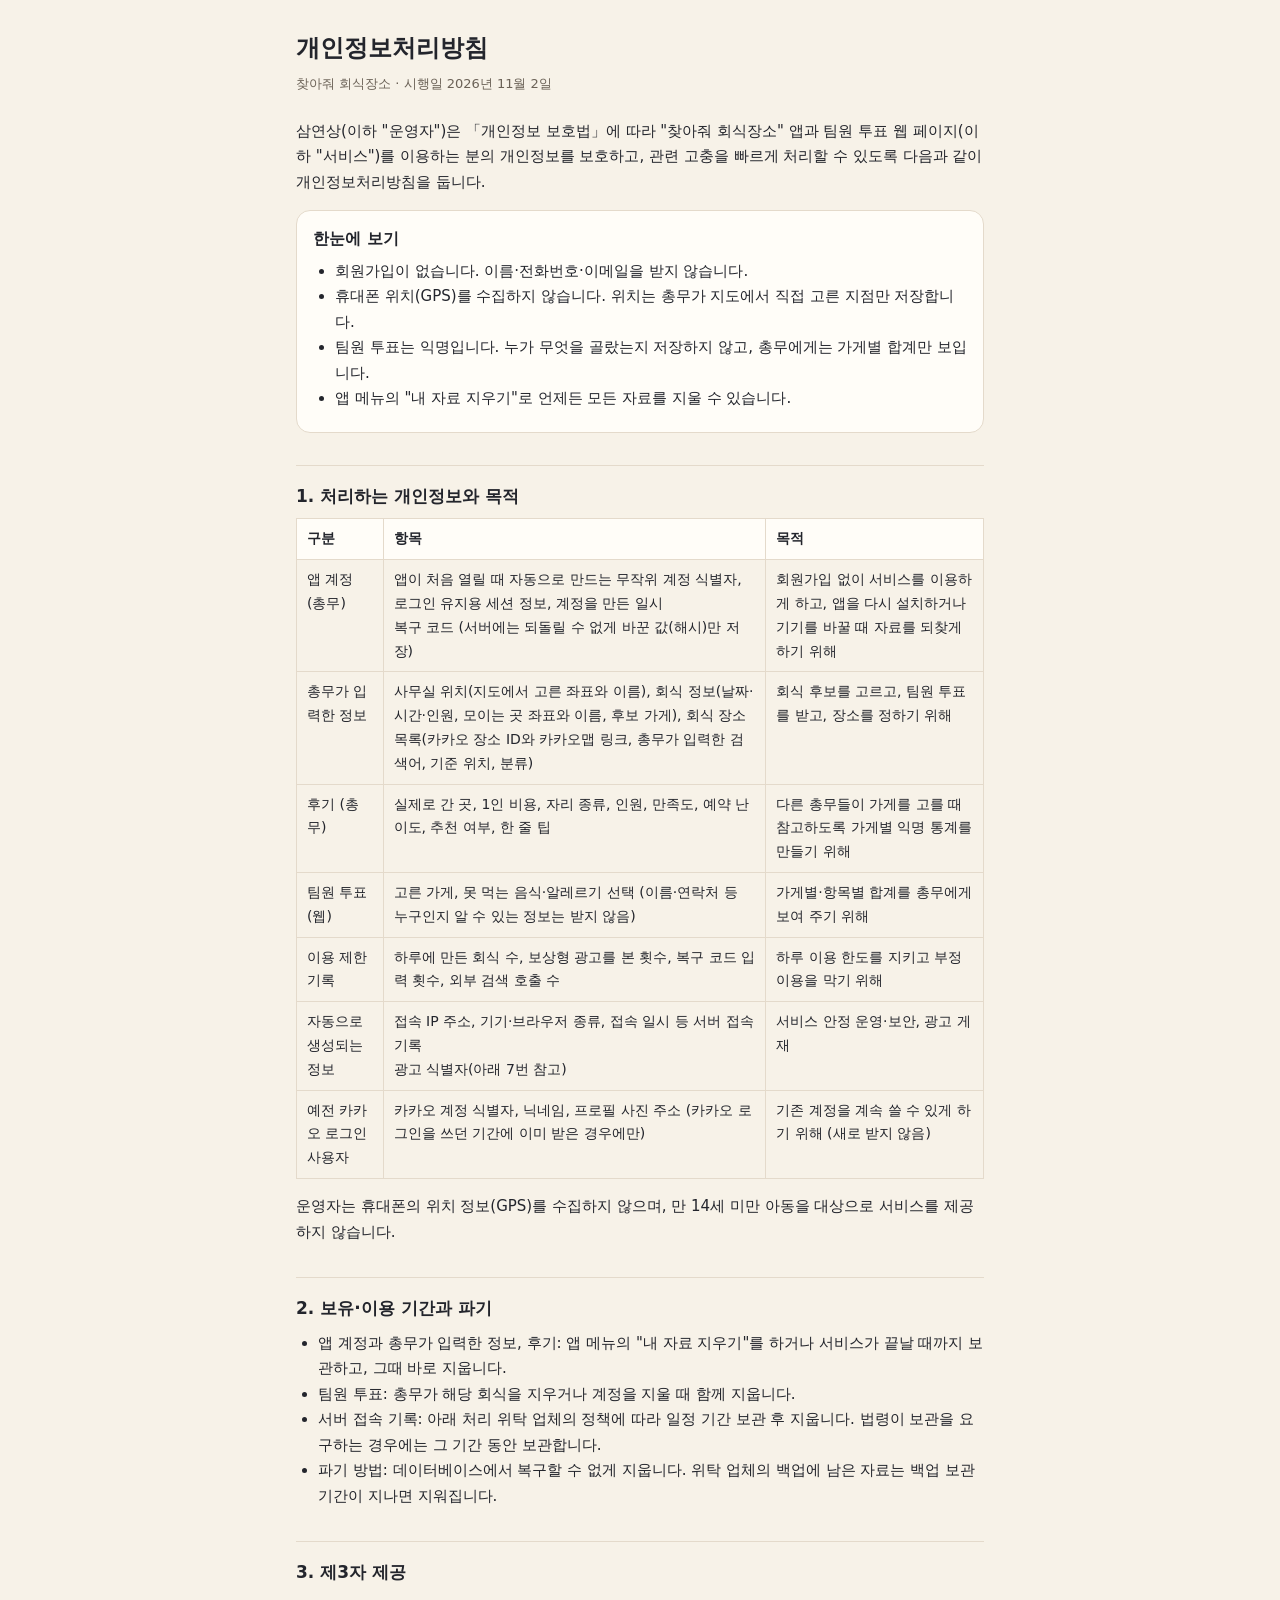
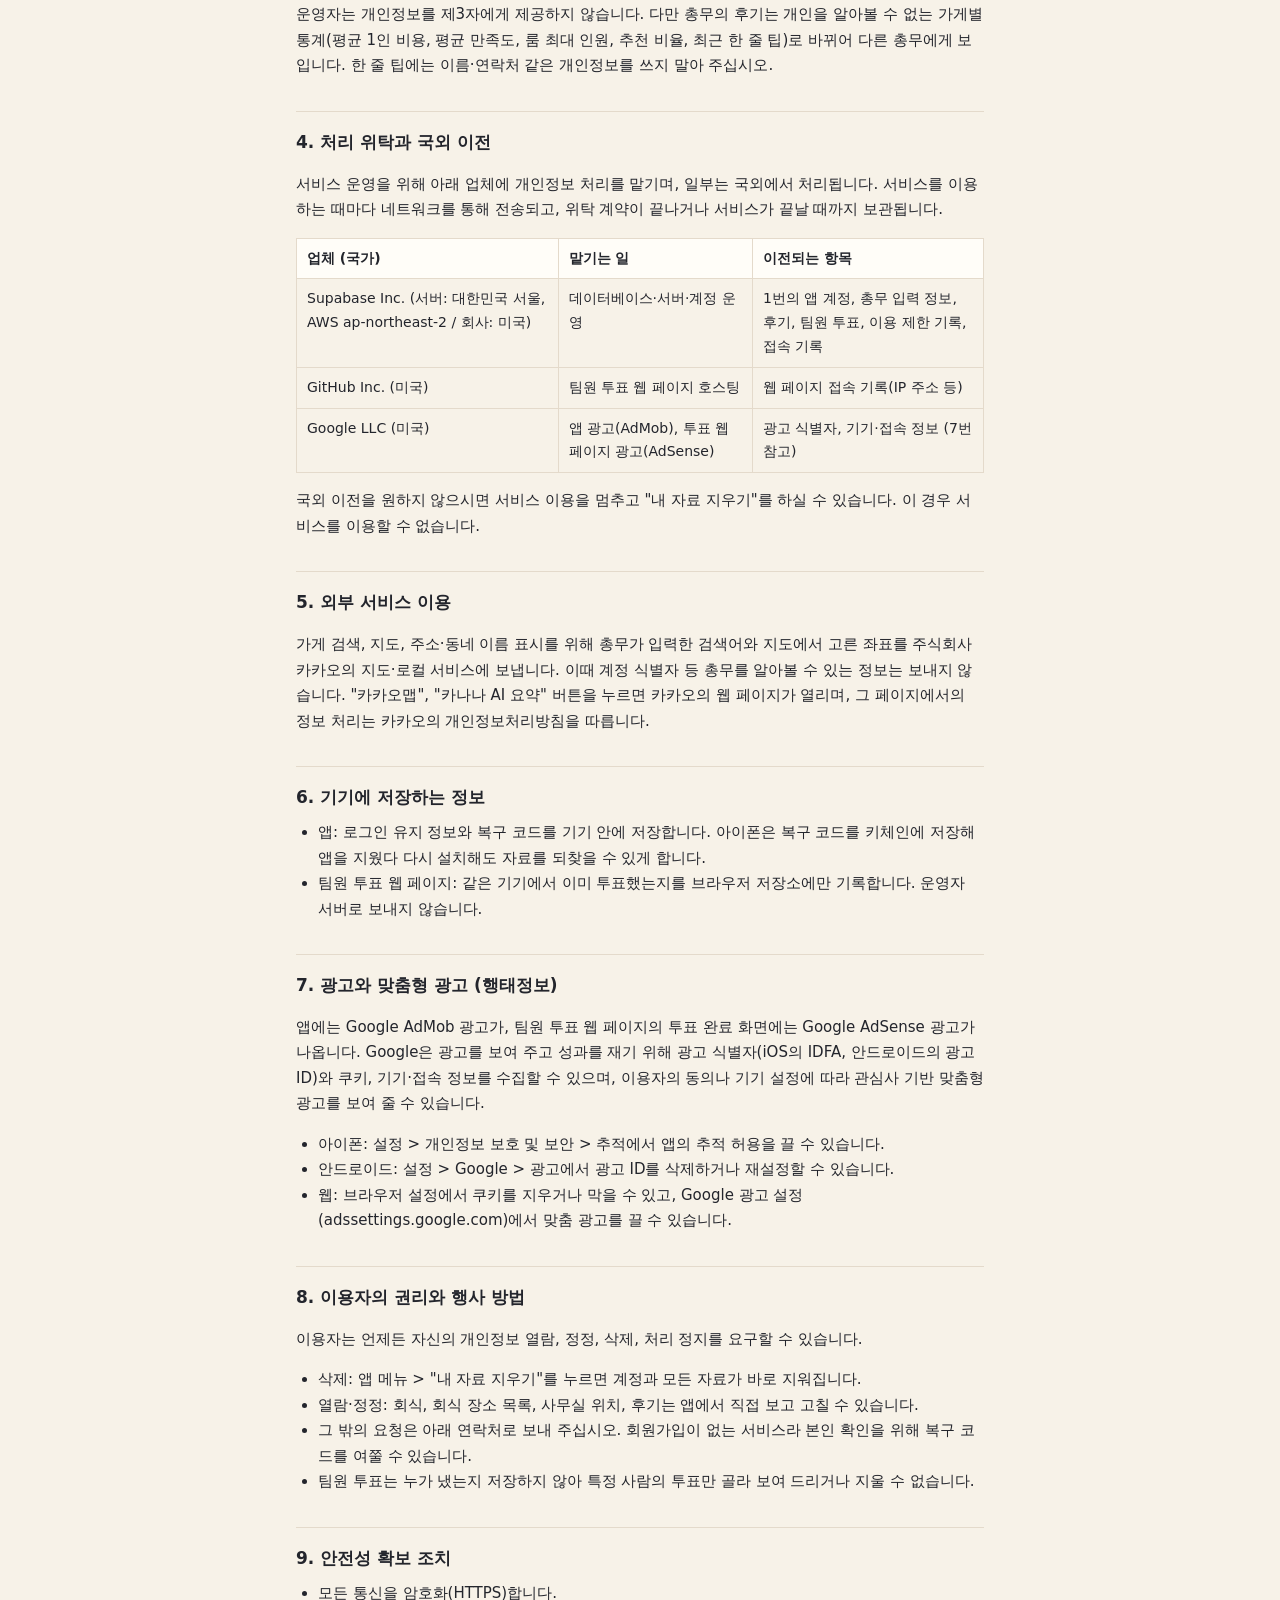
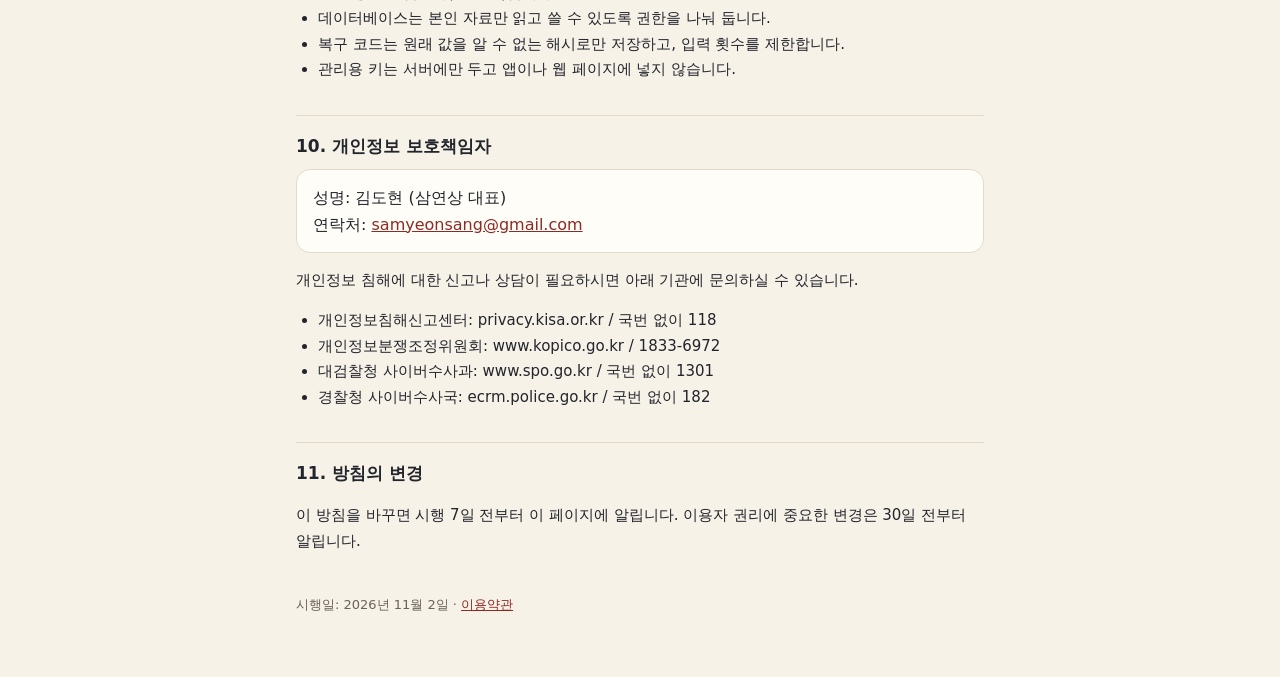
==== privacy.html @ 3c0dd36e "투표 페이지 올리기 (698a959)" ====
<!doctype html>
<html lang="ko">
<head>
  <meta charset="utf-8">
  <meta name="viewport" content="width=device-width, initial-scale=1, viewport-fit=cover">
  <meta name="theme-color" content="#23252C">
  <title>개인정보처리방침 · 찾아줘 회식장소</title>
  <link rel="stylesheet" href="legal.css">
</head>
<body>
<main class="doc">
  <h1>개인정보처리방침</h1>
  <p class="meta">찾아줘 회식장소 · 시행일 2026년 11월 2일</p>

  <p>삼연상(이하 "운영자")은 「개인정보 보호법」에 따라 "찾아줘 회식장소" 앱과 팀원 투표 웹 페이지(이하 "서비스")를 이용하는 분의 개인정보를 보호하고, 관련 고충을 빠르게 처리할 수 있도록 다음과 같이 개인정보처리방침을 둡니다.</p>

  <div class="box">
    <strong>한눈에 보기</strong>
    <ul>
      <li>회원가입이 없습니다. 이름·전화번호·이메일을 받지 않습니다.</li>
      <li>휴대폰 위치(GPS)를 수집하지 않습니다. 위치는 총무가 지도에서 직접 고른 지점만 저장합니다.</li>
      <li>팀원 투표는 익명입니다. 누가 무엇을 골랐는지 저장하지 않고, 총무에게는 가게별 합계만 보입니다.</li>
      <li>앱 메뉴의 "내 자료 지우기"로 언제든 모든 자료를 지울 수 있습니다.</li>
    </ul>
  </div>

  <h2>1. 처리하는 개인정보와 목적</h2>
  <div class="table-wrap">
  <table>
    <tr><th>구분</th><th>항목</th><th>목적</th></tr>
    <tr>
      <td>앱 계정 (총무)</td>
      <td>앱이 처음 열릴 때 자동으로 만드는 무작위 계정 식별자, 로그인 유지용 세션 정보, 계정을 만든 일시<br>
        복구 코드 (서버에는 되돌릴 수 없게 바꾼 값(해시)만 저장)</td>
      <td>회원가입 없이 서비스를 이용하게 하고, 앱을 다시 설치하거나 기기를 바꿀 때 자료를 되찾게 하기 위해</td>
    </tr>
    <tr>
      <td>총무가 입력한 정보</td>
      <td>사무실 위치(지도에서 고른 좌표와 이름), 회식 정보(날짜·시간·인원, 모이는 곳 좌표와 이름, 후보 가게), 회식 장소 목록(카카오 장소 ID와 카카오맵 링크, 총무가 입력한 검색어, 기준 위치, 분류)</td>
      <td>회식 후보를 고르고, 팀원 투표를 받고, 장소를 정하기 위해</td>
    </tr>
    <tr>
      <td>후기 (총무)</td>
      <td>실제로 간 곳, 1인 비용, 자리 종류, 인원, 만족도, 예약 난이도, 추천 여부, 한 줄 팁</td>
      <td>다른 총무들이 가게를 고를 때 참고하도록 가게별 익명 통계를 만들기 위해</td>
    </tr>
    <tr>
      <td>팀원 투표 (웹)</td>
      <td>고른 가게, 못 먹는 음식·알레르기 선택 (이름·연락처 등 누구인지 알 수 있는 정보는 받지 않음)</td>
      <td>가게별·항목별 합계를 총무에게 보여 주기 위해</td>
    </tr>
    <tr>
      <td>이용 제한 기록</td>
      <td>하루에 만든 회식 수, 보상형 광고를 본 횟수, 복구 코드 입력 횟수, 외부 검색 호출 수</td>
      <td>하루 이용 한도를 지키고 부정 이용을 막기 위해</td>
    </tr>
    <tr>
      <td>자동으로 생성되는 정보</td>
      <td>접속 IP 주소, 기기·브라우저 종류, 접속 일시 등 서버 접속 기록<br>광고 식별자(아래 7번 참고)</td>
      <td>서비스 안정 운영·보안, 광고 게재</td>
    </tr>
    <tr>
      <td>예전 카카오 로그인 사용자</td>
      <td>카카오 계정 식별자, 닉네임, 프로필 사진 주소 (카카오 로그인을 쓰던 기간에 이미 받은 경우에만)</td>
      <td>기존 계정을 계속 쓸 수 있게 하기 위해 (새로 받지 않음)</td>
    </tr>
  </table>
  </div>
  <p>운영자는 휴대폰의 위치 정보(GPS)를 수집하지 않으며, 만 14세 미만 아동을 대상으로 서비스를 제공하지 않습니다.</p>

  <h2>2. 보유·이용 기간과 파기</h2>
  <ul>
    <li>앱 계정과 총무가 입력한 정보, 후기: 앱 메뉴의 "내 자료 지우기"를 하거나 서비스가 끝날 때까지 보관하고, 그때 바로 지웁니다.</li>
    <li>팀원 투표: 총무가 해당 회식을 지우거나 계정을 지울 때 함께 지웁니다.</li>
    <li>서버 접속 기록: 아래 처리 위탁 업체의 정책에 따라 일정 기간 보관 후 지웁니다. 법령이 보관을 요구하는 경우에는 그 기간 동안 보관합니다.</li>
    <li>파기 방법: 데이터베이스에서 복구할 수 없게 지웁니다. 위탁 업체의 백업에 남은 자료는 백업 보관 기간이 지나면 지워집니다.</li>
  </ul>

  <h2>3. 제3자 제공</h2>
  <p>운영자는 개인정보를 제3자에게 제공하지 않습니다. 다만 총무의 후기는 개인을 알아볼 수 없는 가게별 통계(평균 1인 비용, 평균 만족도, 룸 최대 인원, 추천 비율, 최근 한 줄 팁)로 바뀌어 다른 총무에게 보입니다. 한 줄 팁에는 이름·연락처 같은 개인정보를 쓰지 말아 주십시오.</p>

  <h2>4. 처리 위탁과 국외 이전</h2>
  <p>서비스 운영을 위해 아래 업체에 개인정보 처리를 맡기며, 일부는 국외에서 처리됩니다. 서비스를 이용하는 때마다 네트워크를 통해 전송되고, 위탁 계약이 끝나거나 서비스가 끝날 때까지 보관됩니다.</p>
  <div class="table-wrap">
  <table>
    <tr><th>업체 (국가)</th><th>맡기는 일</th><th>이전되는 항목</th></tr>
    <tr><td>Supabase Inc. (서버: 대한민국 서울, AWS ap-northeast-2 / 회사: 미국)</td><td>데이터베이스·서버·계정 운영</td><td>1번의 앱 계정, 총무 입력 정보, 후기, 팀원 투표, 이용 제한 기록, 접속 기록</td></tr>
    <tr><td>GitHub Inc. (미국)</td><td>팀원 투표 웹 페이지 호스팅</td><td>웹 페이지 접속 기록(IP 주소 등)</td></tr>
    <tr><td>Google LLC (미국)</td><td>앱 광고(AdMob), 투표 웹 페이지 광고(AdSense)</td><td>광고 식별자, 기기·접속 정보 (7번 참고)</td></tr>
  </table>
  </div>
  <p>국외 이전을 원하지 않으시면 서비스 이용을 멈추고 "내 자료 지우기"를 하실 수 있습니다. 이 경우 서비스를 이용할 수 없습니다.</p>

  <h2>5. 외부 서비스 이용</h2>
  <p>가게 검색, 지도, 주소·동네 이름 표시를 위해 총무가 입력한 검색어와 지도에서 고른 좌표를 주식회사 카카오의 지도·로컬 서비스에 보냅니다. 이때 계정 식별자 등 총무를 알아볼 수 있는 정보는 보내지 않습니다. "카카오맵", "카나나 AI 요약" 버튼을 누르면 카카오의 웹 페이지가 열리며, 그 페이지에서의 정보 처리는 카카오의 개인정보처리방침을 따릅니다.</p>

  <h2>6. 기기에 저장하는 정보</h2>
  <ul>
    <li>앱: 로그인 유지 정보와 복구 코드를 기기 안에 저장합니다. 아이폰은 복구 코드를 키체인에 저장해 앱을 지웠다 다시 설치해도 자료를 되찾을 수 있게 합니다.</li>
    <li>팀원 투표 웹 페이지: 같은 기기에서 이미 투표했는지를 브라우저 저장소에만 기록합니다. 운영자 서버로 보내지 않습니다.</li>
  </ul>

  <h2>7. 광고와 맞춤형 광고 (행태정보)</h2>
  <p>앱에는 Google AdMob 광고가, 팀원 투표 웹 페이지의 투표 완료 화면에는 Google AdSense 광고가 나옵니다. Google은 광고를 보여 주고 성과를 재기 위해 광고 식별자(iOS의 IDFA, 안드로이드의 광고 ID)와 쿠키, 기기·접속 정보를 수집할 수 있으며, 이용자의 동의나 기기 설정에 따라 관심사 기반 맞춤형 광고를 보여 줄 수 있습니다.</p>
  <ul>
    <li>아이폰: 설정 &gt; 개인정보 보호 및 보안 &gt; 추적에서 앱의 추적 허용을 끌 수 있습니다.</li>
    <li>안드로이드: 설정 &gt; Google &gt; 광고에서 광고 ID를 삭제하거나 재설정할 수 있습니다.</li>
    <li>웹: 브라우저 설정에서 쿠키를 지우거나 막을 수 있고, Google 광고 설정(adssettings.google.com)에서 맞춤 광고를 끌 수 있습니다.</li>
  </ul>

  <h2>8. 이용자의 권리와 행사 방법</h2>
  <p>이용자는 언제든 자신의 개인정보 열람, 정정, 삭제, 처리 정지를 요구할 수 있습니다.</p>
  <ul>
    <li>삭제: 앱 메뉴 &gt; "내 자료 지우기"를 누르면 계정과 모든 자료가 바로 지워집니다.</li>
    <li>열람·정정: 회식, 회식 장소 목록, 사무실 위치, 후기는 앱에서 직접 보고 고칠 수 있습니다.</li>
    <li>그 밖의 요청은 아래 연락처로 보내 주십시오. 회원가입이 없는 서비스라 본인 확인을 위해 복구 코드를 여쭐 수 있습니다.</li>
    <li>팀원 투표는 누가 냈는지 저장하지 않아 특정 사람의 투표만 골라 보여 드리거나 지울 수 없습니다.</li>
  </ul>

  <h2>9. 안전성 확보 조치</h2>
  <ul>
    <li>모든 통신을 암호화(HTTPS)합니다.</li>
    <li>데이터베이스는 본인 자료만 읽고 쓸 수 있도록 권한을 나눠 둡니다.</li>
    <li>복구 코드는 원래 값을 알 수 없는 해시로만 저장하고, 입력 횟수를 제한합니다.</li>
    <li>관리용 키는 서버에만 두고 앱이나 웹 페이지에 넣지 않습니다.</li>
  </ul>

  <h2>10. 개인정보 보호책임자</h2>
  <div class="box">
    성명: 김도현 (삼연상 대표)<br>
    연락처: <a href="mailto:samyeonsang@gmail.com">samyeonsang@gmail.com</a>
  </div>
  <p>개인정보 침해에 대한 신고나 상담이 필요하시면 아래 기관에 문의하실 수 있습니다.</p>
  <ul>
    <li>개인정보침해신고센터: privacy.kisa.or.kr / 국번 없이 118</li>
    <li>개인정보분쟁조정위원회: www.kopico.go.kr / 1833-6972</li>
    <li>대검찰청 사이버수사과: www.spo.go.kr / 국번 없이 1301</li>
    <li>경찰청 사이버수사국: ecrm.police.go.kr / 국번 없이 182</li>
  </ul>

  <h2>11. 방침의 변경</h2>
  <p>이 방침을 바꾸면 시행 7일 전부터 이 페이지에 알립니다. 이용자 권리에 중요한 변경은 30일 전부터 알립니다.</p>

  <p class="foot">시행일: 2026년 11월 2일 · <a href="terms.html">이용약관</a></p>
</main>
</body>
</html>
---- legal.css ----
/* 개인정보처리방침·이용약관 (privacy.html, terms.html). 색은 style.css 와 같아요. */
:root {
  --ivory: #F7F2E8;
  --card: #FFFDF8;
  --border: #E4DACB;
  --navy: #23252C;
  --burgundy: #8E2A23;
  --sub: #6B6257;
}
* { box-sizing: border-box; }
html, body {
  margin: 0;
  background: var(--ivory);
  color: var(--navy);
  font-family: "Noto Sans KR", system-ui, -apple-system, "Apple SD Gothic Neo", sans-serif;
  -webkit-text-size-adjust: 100%;
  line-height: 1.7;
}
.doc {
  max-width: 720px;
  margin: 0 auto;
  padding: calc(env(safe-area-inset-top) + 28px) 16px 48px;
}
h1 { font-size: 24px; margin: 0 0 4px; }
.meta { color: var(--sub); font-size: 13px; margin: 0 0 24px; }
h2 { font-size: 17px; margin: 32px 0 8px; padding-top: 16px; border-top: 1px solid var(--border); }
h3 { font-size: 15px; margin: 18px 0 6px; }
p, li { font-size: 15px; }
ul, ol { padding-left: 22px; margin: 6px 0; }
.box {
  background: var(--card);
  border: 1px solid var(--border);
  border-radius: 14px;
  padding: 14px 16px;
}
.table-wrap { overflow-x: auto; }
table { width: 100%; border-collapse: collapse; font-size: 14px; min-width: 480px; }
th, td { border: 1px solid var(--border); padding: 8px 10px; text-align: left; vertical-align: top; }
th { background: var(--card); }
a { color: var(--burgundy); }
.foot { margin-top: 40px; color: var(--sub); font-size: 13px; }
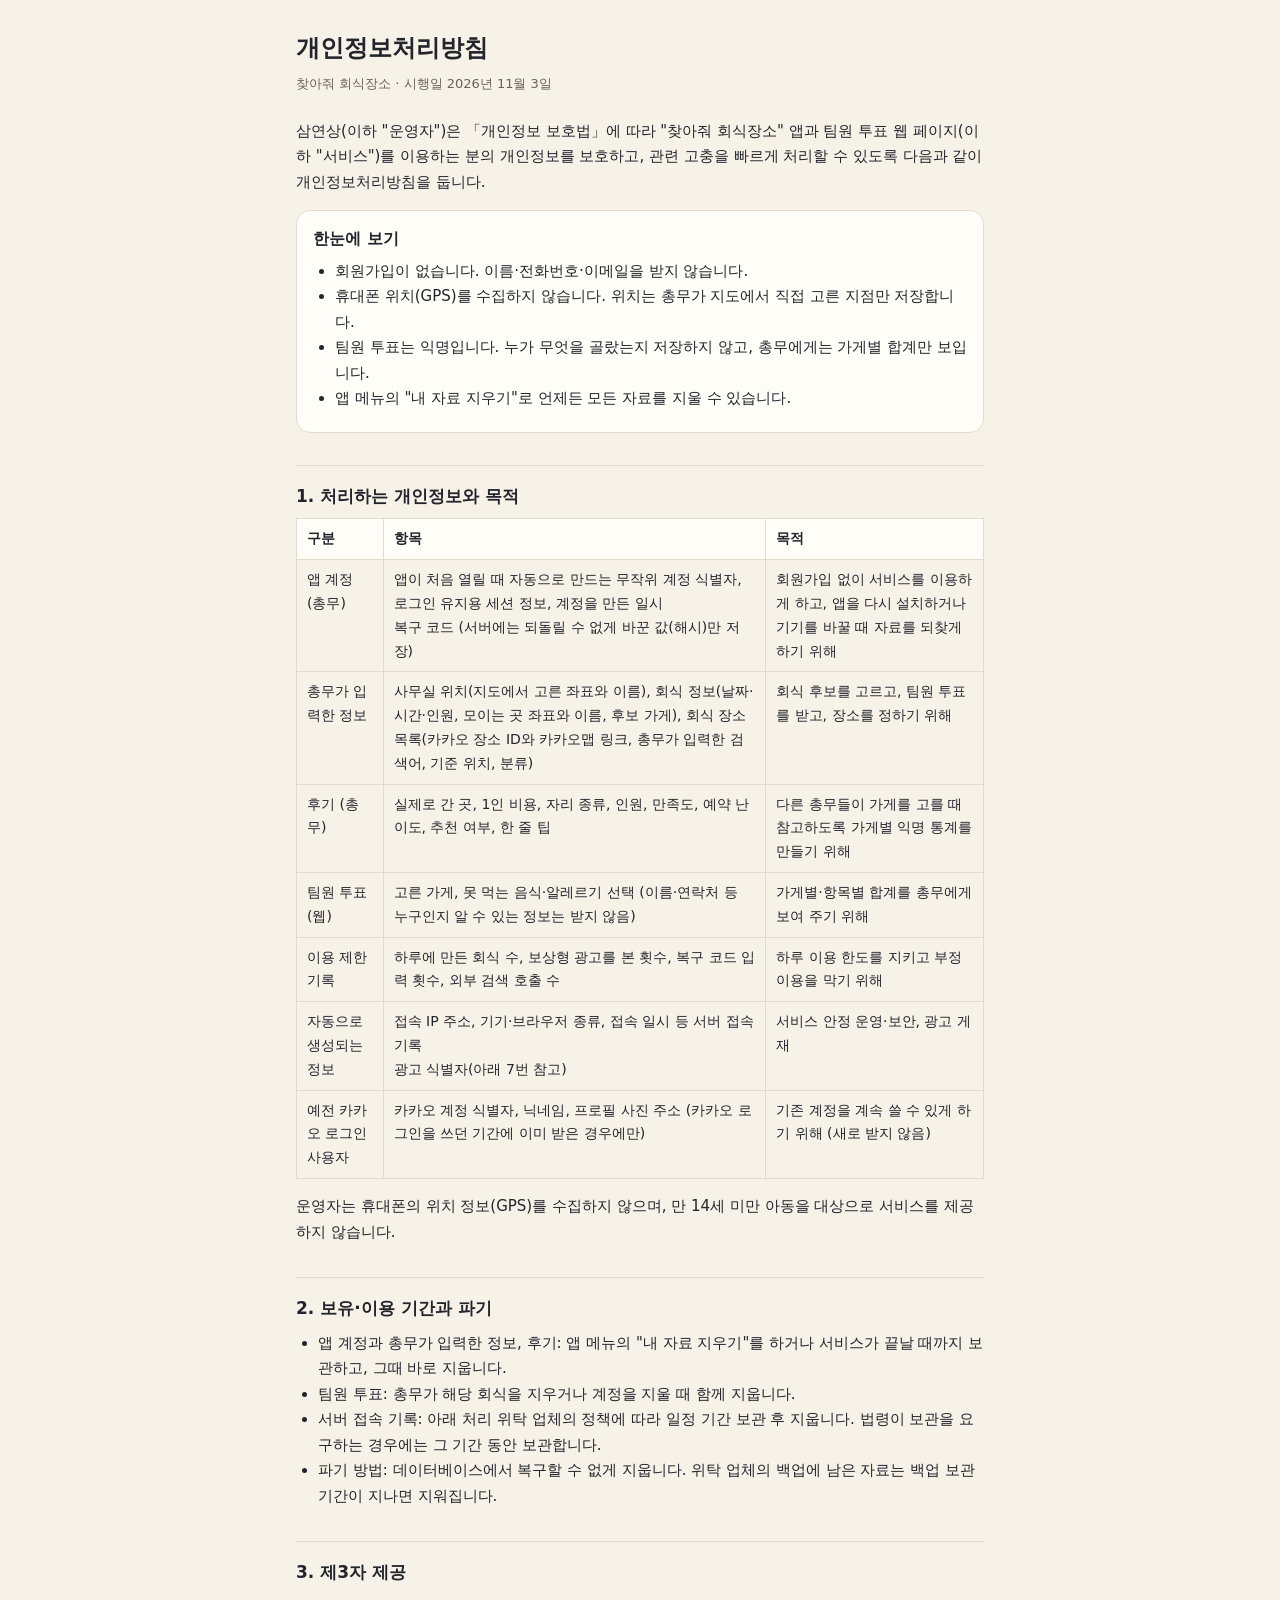
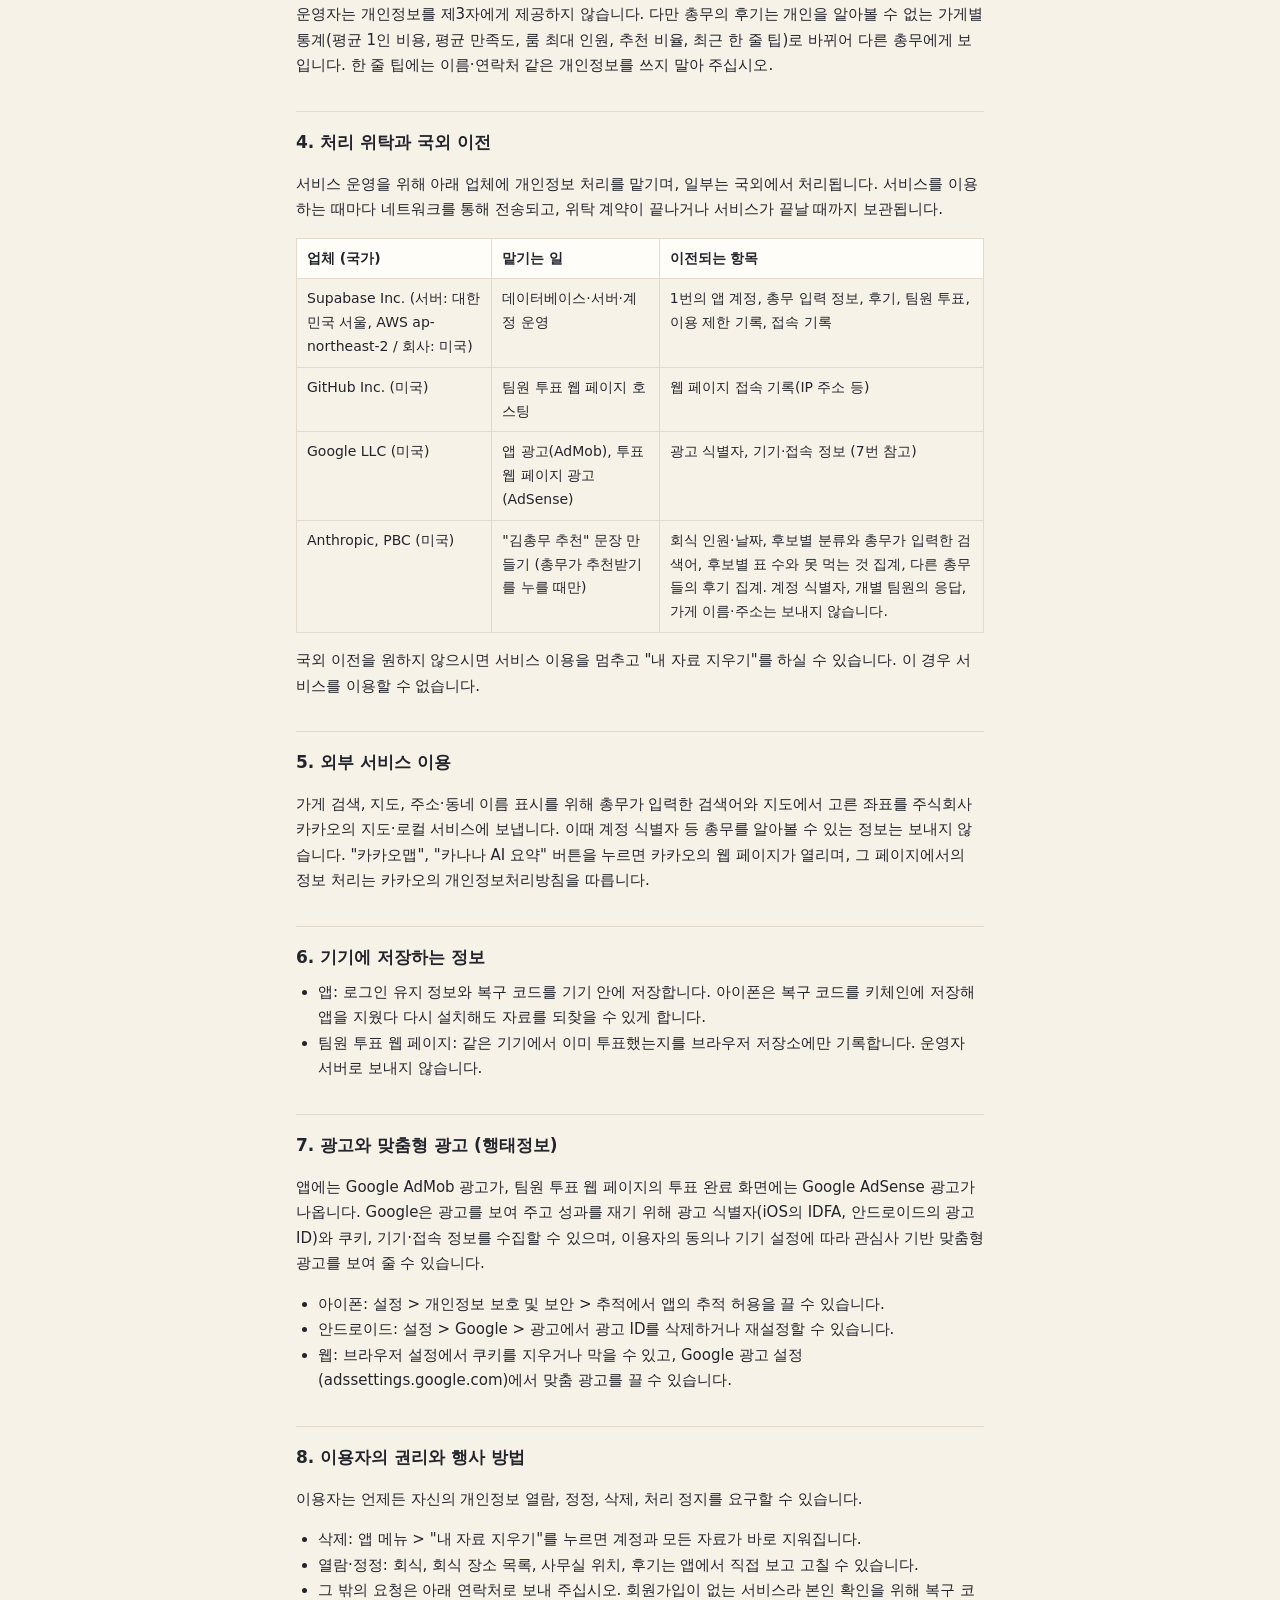
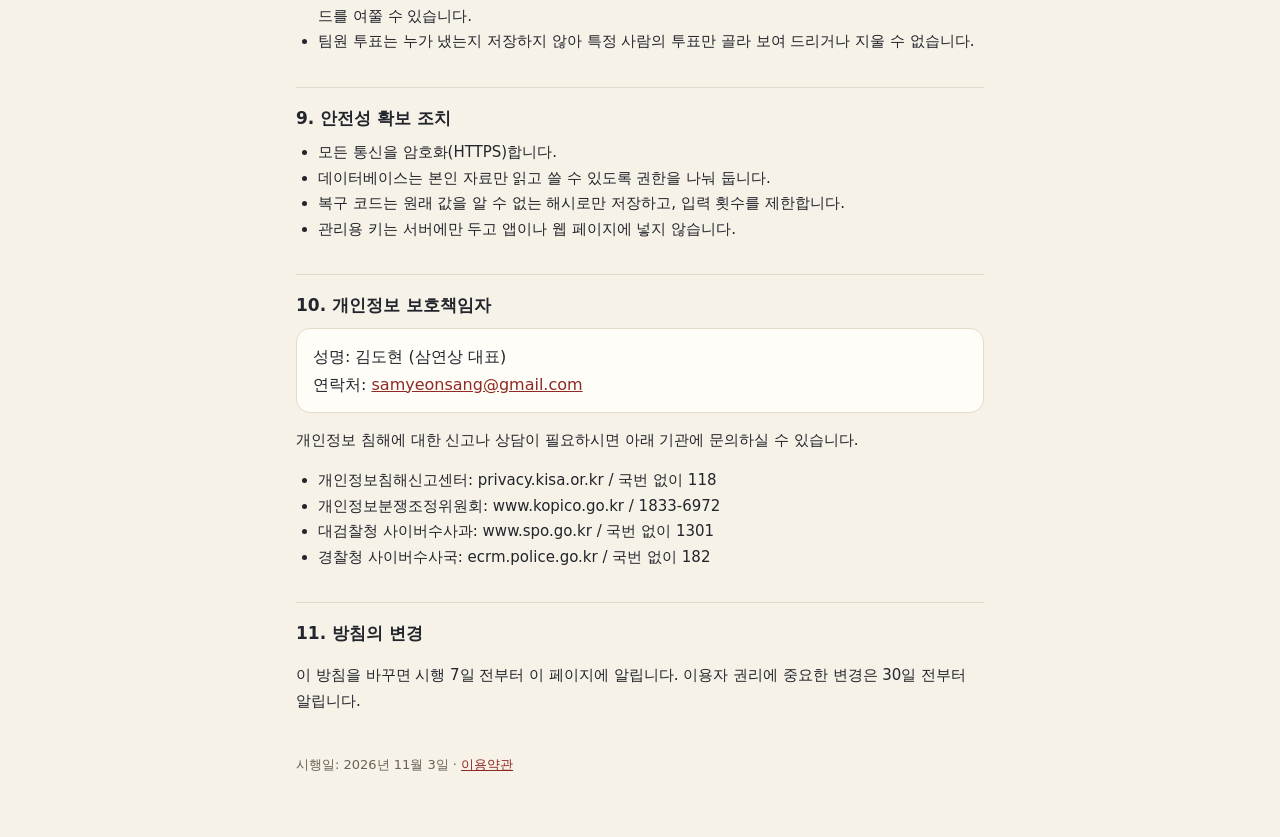
==== commit 5f385fb3: "투표 페이지 올리기 (5da3583)" ====
--- a/privacy.html
+++ b/privacy.html
@@ -10,7 +10,7 @@
 <body>
 <main class="doc">
   <h1>개인정보처리방침</h1>
-  <p class="meta">찾아줘 회식장소 · 시행일 2026년 11월 2일</p>
+  <p class="meta">찾아줘 회식장소 · 시행일 2026년 11월 3일</p>
 
   <p>삼연상(이하 "운영자")은 「개인정보 보호법」에 따라 "찾아줘 회식장소" 앱과 팀원 투표 웹 페이지(이하 "서비스")를 이용하는 분의 개인정보를 보호하고, 관련 고충을 빠르게 처리할 수 있도록 다음과 같이 개인정보처리방침을 둡니다.</p>
 
@@ -87,6 +87,7 @@
     <tr><td>Supabase Inc. (서버: 대한민국 서울, AWS ap-northeast-2 / 회사: 미국)</td><td>데이터베이스·서버·계정 운영</td><td>1번의 앱 계정, 총무 입력 정보, 후기, 팀원 투표, 이용 제한 기록, 접속 기록</td></tr>
     <tr><td>GitHub Inc. (미국)</td><td>팀원 투표 웹 페이지 호스팅</td><td>웹 페이지 접속 기록(IP 주소 등)</td></tr>
     <tr><td>Google LLC (미국)</td><td>앱 광고(AdMob), 투표 웹 페이지 광고(AdSense)</td><td>광고 식별자, 기기·접속 정보 (7번 참고)</td></tr>
+    <tr><td>Anthropic, PBC (미국)</td><td>"김총무 추천" 문장 만들기 (총무가 추천받기를 누를 때만)</td><td>회식 인원·날짜, 후보별 분류와 총무가 입력한 검색어, 후보별 표 수와 못 먹는 것 집계, 다른 총무들의 후기 집계. 계정 식별자, 개별 팀원의 응답, 가게 이름·주소는 보내지 않습니다.</td></tr>
   </table>
   </div>
   <p>국외 이전을 원하지 않으시면 서비스 이용을 멈추고 "내 자료 지우기"를 하실 수 있습니다. 이 경우 서비스를 이용할 수 없습니다.</p>
@@ -141,7 +142,7 @@
   <h2>11. 방침의 변경</h2>
   <p>이 방침을 바꾸면 시행 7일 전부터 이 페이지에 알립니다. 이용자 권리에 중요한 변경은 30일 전부터 알립니다.</p>
 
-  <p class="foot">시행일: 2026년 11월 2일 · <a href="terms.html">이용약관</a></p>
+  <p class="foot">시행일: 2026년 11월 3일 · <a href="terms.html">이용약관</a></p>
 </main>
 </body>
 </html>
